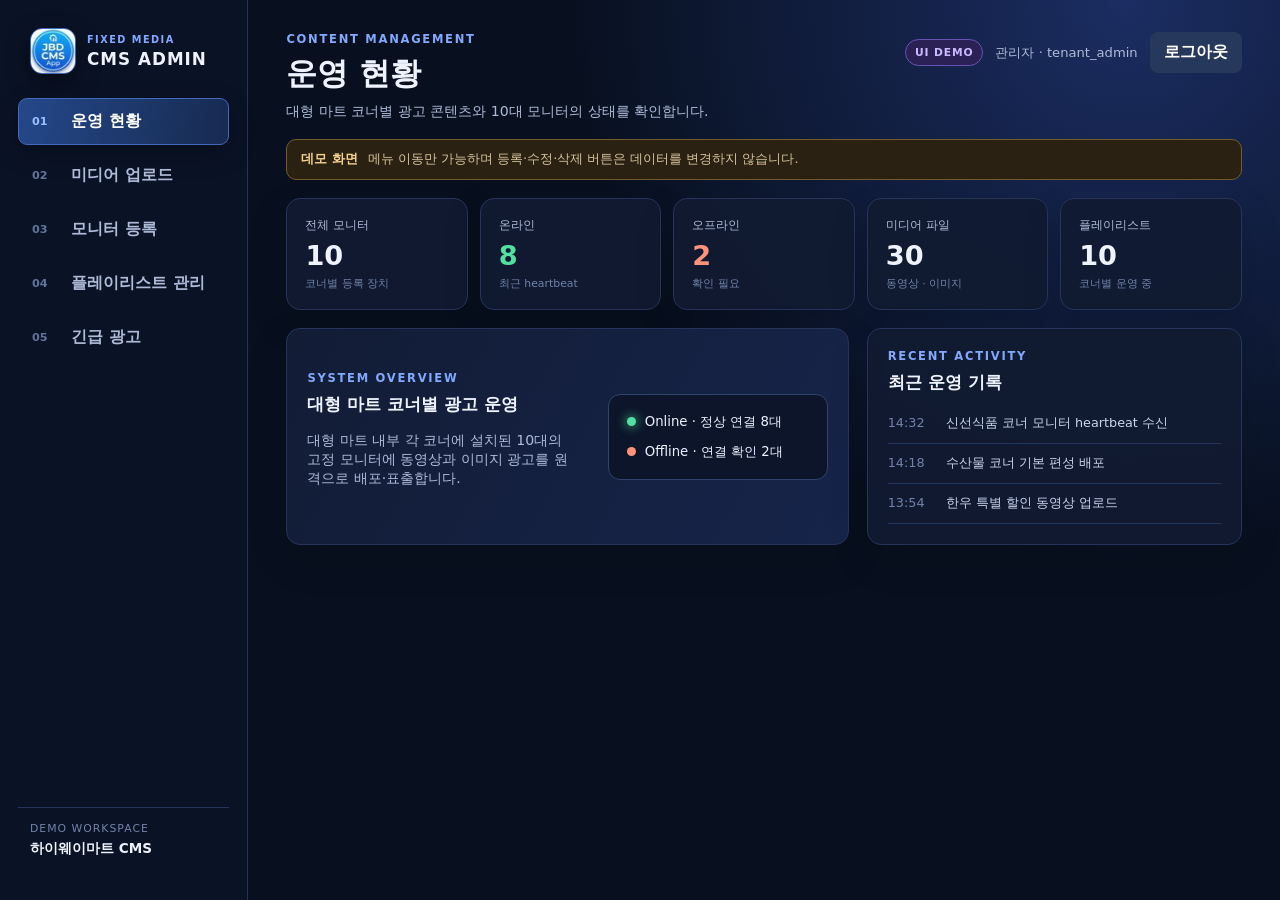
==== CMS/index.html @ aed9a4df "Add supermarket CMS virtual demo" ====
<!doctype html>
<html lang="ko">
<head>
  <meta charset="utf-8">
  <meta name="viewport" content="width=device-width, initial-scale=1">
  <meta name="description" content="JBD Fixed Media CMS 관리자 화면 데모">
  <title>JBD Fixed Media CMS · Demo</title>
  <link rel="icon" type="image/jpeg" href="./web-cms-icon.jpg">
  <link rel="stylesheet" href="./styles.css">
</head>
<body>
  <main class="admin-layout">
    <aside class="sidebar" aria-label="CMS 관리 메뉴">
      <div class="brand">
        <img src="./web-cms-icon.jpg" alt="JBD CMS App">
        <div><p>FIXED MEDIA</p><strong>CMS ADMIN</strong></div>
      </div>

      <nav class="side-nav" aria-label="주 메뉴">
        <button type="button" class="nav-button active" data-view-target="overview" aria-current="page"><span>01</span>운영 현황</button>
        <button type="button" class="nav-button" data-view-target="media"><span>02</span>미디어 업로드</button>
        <button type="button" class="nav-button" data-view-target="devices"><span>03</span>모니터 등록</button>
        <button type="button" class="nav-button" data-view-target="playlists"><span>04</span>플레이리스트 관리</button>
        <button type="button" class="nav-button" data-view-target="urgent"><span>05</span>긴급 광고</button>
      </nav>

      <div class="sidebar-footer">
        <span>DEMO WORKSPACE</span>
        <strong>하이웨이마트 CMS</strong>
      </div>
    </aside>

    <section class="workspace">
      <header class="topbar">
        <div>
          <p class="eyebrow">CONTENT MANAGEMENT</p>
          <h1 id="viewTitle">운영 현황</h1>
          <p id="viewDescription" class="description">등록된 콘텐츠와 모니터의 현재 상태를 확인합니다.</p>
        </div>
        <div class="header-actions">
          <span class="demo-chip">UI DEMO</span>
          <span class="user-label">관리자 · tenant_admin</span>
          <button type="button" class="button secondary" data-demo-action>로그아웃</button>
        </div>
      </header>

      <div class="demo-notice"><strong>데모 화면</strong><span>메뉴 이동만 가능하며 등록·수정·삭제 버튼은 데이터를 변경하지 않습니다.</span></div>

      <section class="view-panel" data-view="overview">
        <div class="metrics">
          <article><span>전체 모니터</span><strong>10</strong><small>코너별 등록 장치</small></article>
          <article><span>온라인</span><strong class="ok">8</strong><small>최근 heartbeat</small></article>
          <article><span>오프라인</span><strong class="alert">2</strong><small>확인 필요</small></article>
          <article><span>미디어 파일</span><strong>30</strong><small>동영상 · 이미지</small></article>
          <article><span>플레이리스트</span><strong>10</strong><small>코너별 운영 중</small></article>
        </div>

        <div class="overview-grid">
          <section class="panel overview-card">
            <div><p class="section-kicker">SYSTEM OVERVIEW</p><h2>대형 마트 코너별 광고 운영</h2><p class="help">대형 마트 내부 각 코너에 설치된 10대의 고정 모니터에 동영상과 이미지 광고를 원격으로 배포·표출합니다.</p></div>
            <div class="status-guide">
              <span><i class="dot online"></i>Online · 정상 연결 8대</span>
              <span><i class="dot warning"></i>Offline · 연결 확인 2대</span>
            </div>
          </section>
          <section class="panel activity-card">
            <p class="section-kicker">RECENT ACTIVITY</p>
            <h2>최근 운영 기록</h2>
            <ul>
              <li><time>14:32</time><span>신선식품 코너 모니터 heartbeat 수신</span></li>
              <li><time>14:18</time><span>수산물 코너 기본 편성 배포</span></li>
              <li><time>13:54</time><span>한우 특별 할인 동영상 업로드</span></li>
            </ul>
          </section>
        </div>
      </section>

      <section class="view-panel" data-view="media" hidden>
        <div class="content-grid form-and-list">
          <section class="panel form-panel">
            <p class="section-kicker">NEW MEDIA</p><h2>미디어 업로드</h2>
            <form class="form-stack demo-form">
              <label>광고명<input value="주말 신선식품 할인"></label>
              <label>형식<select><option>이미지</option><option>동영상</option><option>오디오</option></select></label>
              <label>태그<input value="공통, 행사"></label>
              <label>파일<input type="file" accept="video/*,image/*,audio/*"></label>
              <button type="submit" class="button" data-demo-action>등록 및 업로드</button>
            </form>
          </section>
          <section class="panel table-panel">
            <div class="table-title"><div><p class="section-kicker">MEDIA LIBRARY</p><h2>미디어 라이브러리</h2></div><button type="button" class="button danger" data-demo-action>선택 미디어 삭제</button></div>
            <p class="help">업로드된 광고 파일과 태그를 확인합니다.</p>
            <div class="table-wrap"><table><thead><tr><th>선택</th><th>이름</th><th>형식</th><th>파일</th><th>태그</th><th>재생시간</th></tr></thead><tbody id="mediaRows"></tbody></table></div>
          </section>
        </div>
      </section>

      <section class="view-panel" data-view="devices" hidden>
        <div class="content-grid form-and-list">
          <section class="panel form-panel">
            <p class="section-kicker">NEW DEVICE</p><h2>모니터 등록</h2>
            <form class="form-stack demo-form">
              <label>표시 이름<input value="과일코너 모니터"></label>
              <label>코너 / Zone<input value="과일"></label>
              <label>기기 키<input placeholder="CMS 자동 생성"></label>
              <label>MAC 주소<input value="AA:BB:CC:DD:EE:FF"></label>
              <button type="submit" class="button" data-demo-action>모니터 등록</button>
            </form>
          </section>
          <section class="panel table-panel">
            <div class="table-title"><div><p class="section-kicker">DEVICE STATUS</p><h2>모니터 상태</h2></div><div class="table-actions"><button type="button" class="button secondary" data-demo-action>정보변경</button><button type="button" class="button danger" data-demo-action>삭제</button></div></div>
            <p class="help">등록 장치의 연결 상태와 인증 정보를 확인합니다.</p>
            <div class="table-wrap"><table><thead><tr><th><input type="checkbox" aria-label="전체 선택"></th><th>이름</th><th>Zone</th><th>상태</th><th>최근 연결</th><th>기기 ID</th><th>기기 키</th><th>재생 플레이리스트</th></tr></thead><tbody id="deviceRows"></tbody></table></div>
          </section>
        </div>
      </section>

      <section class="view-panel" data-view="playlists" hidden>
        <div class="content-grid playlist-grid">
          <section class="panel form-panel">
            <p class="section-kicker">PLAYLIST</p><h2>플레이리스트 만들기</h2>
            <form class="form-stack demo-form">
              <label>플레이리스트명<input value="주말 공통 광고"></label>
              <label>설명<input value="전 코너 주말 행사 편성"></label>
              <button type="submit" class="button" data-demo-action>플레이리스트 생성</button>
              <hr>
              <label>미디어(복수 선택 가능)<select id="playlistMediaSelect" multiple size="8"></select></label>
              <label>이미지 재생 시간(초)<input type="number" value="10" min="1" max="3600"></label>
              <button type="button" class="button secondary" data-demo-action>선택한 플레이리스트에 추가</button>
            </form>
          </section>
          <section class="panel table-panel">
            <p class="section-kicker">PLAYLIST LIBRARY</p><h2>플레이리스트 목록</h2>
            <div class="table-wrap"><table><thead><tr><th>선택</th><th>이름</th><th>설명</th><th>포함 미디어</th><th>대상 모니터</th><th>버전</th><th>관리</th></tr></thead><tbody id="playlistRows"></tbody></table></div>
          </section>
        </div>
        <section class="panel detail-panel">
          <div class="table-title"><div><p class="section-kicker">PLAYLIST DETAIL</p><h2 id="playlistDetailTitle">코너 플레이리스트 · 편성 미디어</h2><p id="playlistDuration" class="help"></p></div><button type="button" class="button danger" data-demo-action>선택 항목 삭제</button></div>
          <div class="table-wrap"><table><thead><tr><th>선택</th><th>순서</th><th>미디어</th><th>형식</th><th>재생시간</th><th>순서 변경</th></tr></thead><tbody id="playlistItemRows"></tbody></table></div>
          <div class="mapping"><div><h2>연결 모니터(Client)</h2><p class="help">플레이리스트를 수신할 모니터를 선택합니다.</p></div><div id="playlistDeviceOptions" class="device-options"></div><button type="button" class="button" data-demo-action>모니터 매핑 저장</button></div>
        </section>
      </section>

      <section class="view-panel" data-view="urgent" hidden>
        <section class="panel urgent-panel">
          <div><p class="section-kicker">REAL-TIME INSERTION</p><h2>긴급 할인 광고</h2><p class="help">지정한 기간 동안 현재 플레이리스트보다 우선하여 긴급 콘텐츠를 노출합니다.</p><div class="urgent-rule"><span>우선순위</span><strong>500</strong><small>숫자가 높을수록 먼저 재생</small></div></div>
          <form class="form-stack urgent-form demo-form">
            <label>이름<input value="오늘 한정 타임세일"></label>
            <label>미디어<select id="urgentMediaSelect"></select></label>
            <label>대상 모니터<select id="urgentDeviceSelect"></select></label>
            <label>시작<input type="datetime-local" value="2026-10-24T15:00"></label>
            <label>종료<input type="datetime-local" value="2026-10-24T18:00"></label>
            <label>우선순위<input type="number" min="1" max="1000" value="500"></label>
            <button type="submit" class="button urgent" data-demo-action>긴급 삽입</button>
          </form>
        </section>
      </section>
    </section>
  </main>
  <script src="./app.js"></script>
</body>
</html>
---- CMS/styles.css ----
:root {
  color-scheme: dark;
  font-family: Inter, "Noto Sans KR", system-ui, sans-serif;
  background: #08101f;
  color: #eef3ff;
}

* { box-sizing: border-box; }
[hidden] { display: none !important; }
body { margin: 0; min-width: 320px; background: radial-gradient(circle at 88% 0%, #1b2d62 0, #08101f 35rem) fixed; }
button, input, select { font: inherit; }
button { cursor: pointer; }
button:focus-visible, input:focus-visible, select:focus-visible { outline: 2px solid #87adff; outline-offset: 2px; }
input, select { width: 100%; padding: 10px; border: 1px solid #3a4b78; border-radius: 8px; background: #0d1428; color: #f5f7ff; }
input[type="checkbox"], input[type="radio"] { width: auto; accent-color: #5488ff; }
hr { width: 100%; margin: 8px 0; border: 0; border-top: 1px solid #26345b; }

.admin-layout { display: grid; grid-template-columns: 248px minmax(0, 1fr); min-height: 100vh; }
.sidebar { position: sticky; top: 0; height: 100vh; display: flex; flex-direction: column; padding: 28px 18px; border-right: 1px solid #26345b; background: #0b1326ed; backdrop-filter: blur(16px); }
.brand { display: flex; align-items: center; gap: 11px; padding: 0 12px 24px; }
.brand img { width: 46px; height: 46px; border: 1px solid #4169bd; border-radius: 12px; object-fit: cover; box-shadow: 0 8px 24px #0006; }
.brand p { margin: 0 0 4px; color: #83a9ff; font-size: .61rem; font-weight: 800; letter-spacing: .15em; }
.brand strong { font-size: 1.05rem; letter-spacing: .06em; }
.side-nav { display: grid; gap: 7px; }
.nav-button { display: flex; align-items: center; gap: 12px; width: 100%; padding: 12px 13px; border: 1px solid transparent; border-radius: 9px; background: transparent; color: #aebbd8; font-weight: 700; text-align: left; }
.nav-button span { width: 27px; color: #63749c; font-size: .7rem; }
.nav-button:hover { border-color: #314266; background: #121e38; color: #fff; }
.nav-button.active { border-color: #4169bd; background: linear-gradient(100deg, #24488a, #172a50); color: #fff; box-shadow: 0 8px 24px #0004; }
.nav-button.active span { color: #9cc0ff; }
.sidebar-footer { display: grid; gap: 5px; margin-top: auto; padding: 14px 12px; border-top: 1px solid #26345b; }
.sidebar-footer span { color: #7183aa; font-size: .68rem; letter-spacing: .09em; }
.sidebar-footer strong { font-size: .85rem; }

.workspace { min-width: 0; padding: 32px clamp(20px, 3vw, 46px) 80px; }
.topbar { display: flex; justify-content: space-between; align-items: flex-start; gap: 24px; margin-bottom: 18px; }
.eyebrow, .section-kicker { margin: 0 0 7px; color: #83a9ff; font-size: .72rem; font-weight: 800; letter-spacing: .15em; }
.topbar h1 { margin: 0; font-size: clamp(1.55rem, 2.4vw, 2.15rem); }
.description, .help { color: #aebbd8; font-size: .88rem; }
.description { margin: 7px 0 0; }
.header-actions { display: flex; align-items: center; gap: 12px; }
.user-label { color: #aebbd8; font-size: .82rem; }
.demo-chip { padding: 6px 9px; border: 1px solid #6852b5; border-radius: 99px; background: #2c2155; color: #c9baff; font-size: .67rem; font-weight: 800; letter-spacing: .08em; }
.demo-notice { display: flex; align-items: center; gap: 10px; margin-bottom: 18px; padding: 11px 14px; border: 1px solid #725b2d; border-radius: 10px; background: #2a2112; color: #f4d28e; font-size: .8rem; }
.demo-notice span { color: #d7c49e; }

.metrics { display: grid; grid-template-columns: repeat(5, minmax(115px, 1fr)); gap: 12px; }
.metrics article, .panel { border: 1px solid #26345b; border-radius: 14px; background: #111a31ed; box-shadow: 0 14px 40px #0002; }
.metrics article { padding: 18px; }
.metrics span, .metrics small { display: block; color: #aebbd8; font-size: .78rem; }
.metrics strong { display: block; margin: 6px 0; font-size: 1.7rem; }
.metrics small { color: #7183aa; font-size: .68rem; }
.ok { color: #51e0a0; }
.alert { color: #ff927a; }
.overview-grid { display: grid; grid-template-columns: 1.2fr .8fr; gap: 18px; margin-top: 18px; }
.panel { padding: 20px; }
.panel h2 { margin: 0 0 10px; font-size: 1.08rem; }
.overview-card { display: flex; justify-content: space-between; align-items: center; gap: 28px; min-height: 190px; background: linear-gradient(120deg, #121c35, #17244a); }
.status-guide { display: grid; gap: 12px; min-width: 220px; padding: 18px; border: 1px solid #30436f; border-radius: 12px; background: #0c152a; font-size: .83rem; }
.status-guide span { display: flex; align-items: center; gap: 9px; }
.dot { width: 9px; height: 9px; border-radius: 50%; }
.dot.online { background: #51e0a0; box-shadow: 0 0 11px #51e0a0; }
.dot.warning { background: #ff927a; }
.activity-card ul { display: grid; gap: 0; margin: 0; padding: 0; list-style: none; }
.activity-card li { display: grid; grid-template-columns: 48px 1fr; gap: 10px; padding: 11px 0; border-bottom: 1px solid #26345b; color: #cad5ef; font-size: .8rem; }
.activity-card time { color: #7183aa; }

.content-grid { display: grid; gap: 18px; align-items: start; }
.form-and-list { grid-template-columns: minmax(270px, 340px) minmax(0, 1fr); }
.playlist-grid { grid-template-columns: minmax(300px, 380px) minmax(0, 1fr); }
.form-panel { position: sticky; top: 24px; }
.form-stack { display: grid; gap: 12px; }
label { display: grid; gap: 6px; color: #cbd6f2; font-size: .82rem; }
.button { padding: 10px 14px; border: 0; border-radius: 8px; background: #5488ff; color: #fff; font-weight: 700; }
.button:hover, .table-button:hover { filter: brightness(1.13); }
.secondary { background: #27385d; }
.danger { background: #c94c5e !important; }
.urgent { background: #a752f5; }
.table-panel { min-width: 0; }
.table-title { display: flex; justify-content: space-between; align-items: center; gap: 12px; }
.table-actions { display: flex; gap: 8px; }
.table-wrap { overflow: auto; }
table { width: 100%; border-collapse: collapse; font-size: .86rem; }
th, td { padding: 11px 8px; border-bottom: 1px solid #26345b; text-align: left; white-space: nowrap; }
th { color: #aebbd8; font-weight: 600; }
.selected-row { background: #162441; }
.type, .badge { display: inline-block; padding: 3px 8px; border-radius: 99px; font-size: .68rem; font-weight: 800; }
.type.image { background: #193c4e; color: #7adcf1; }
.type.video { background: #3b2659; color: #d4a6ff; }
.type.audio { background: #493918; color: #f5cc70; }
.badge.online { background: #17553e; color: #78f1ba; }
.badge.offline { background: #522c31; color: #ff9c9c; }
.mono { color: #aabce4; font-family: ui-monospace, SFMono-Regular, Consolas, monospace; font-size: .76rem; }
.table-button { padding: 6px 9px; border: 0; border-radius: 7px; background: #27385d; color: #fff; font-weight: 700; }
.duration { width: 70px; padding: 6px; }
.detail-panel { margin-top: 18px; }
.mapping { display: grid; grid-template-columns: 1fr auto; gap: 18px; align-items: end; margin-top: 24px; padding-top: 20px; border-top: 1px solid #26345b; }
.device-options { grid-column: 1 / -1; display: grid; grid-template-columns: repeat(4, minmax(160px, 1fr)); gap: 10px; }
.device-options label { display: flex; align-items: center; gap: 8px; padding: 11px; border: 1px solid #314266; border-radius: 8px; background: #0d1428; }
.urgent-panel { display: grid; grid-template-columns: minmax(240px, .8fr) minmax(360px, 1.2fr); gap: 48px; padding: clamp(24px, 4vw, 48px); border-color: #7046c6; background: linear-gradient(135deg, #1b1531, #141d3a); }
.urgent-form { max-width: 620px; }
.urgent-rule { display: grid; width: 180px; margin-top: 28px; padding: 16px; border: 1px solid #6545a0; border-radius: 12px; background: #120e22; }
.urgent-rule span, .urgent-rule small { color: #aebbd8; font-size: .7rem; }
.urgent-rule strong { margin: 5px 0; color: #d1b5ff; font-size: 1.6rem; }

@media (max-width: 1050px) {
  .admin-layout { grid-template-columns: 210px minmax(0, 1fr); }
  .metrics { grid-template-columns: repeat(3, minmax(120px, 1fr)); }
  .form-and-list, .playlist-grid { grid-template-columns: 1fr; }
  .form-panel { position: static; }
  .device-options { grid-template-columns: repeat(2, minmax(160px, 1fr)); }
}

@media (max-width: 760px) {
  .admin-layout { display: block; }
  .sidebar { position: sticky; z-index: 20; width: 100%; height: auto; padding: 12px; border-right: 0; border-bottom: 1px solid #26345b; }
  .brand, .sidebar-footer { display: none; }
  .side-nav { display: flex; overflow-x: auto; }
  .nav-button { flex: 0 0 auto; width: auto; white-space: nowrap; }
  .nav-button span { display: none; }
  .workspace { padding: 22px 14px 60px; }
  .topbar { flex-direction: column; }
  .header-actions { width: 100%; flex-wrap: wrap; }
  .user-label { margin-right: auto; }
  .metrics { grid-template-columns: repeat(2, minmax(0, 1fr)); }
  .overview-grid, .urgent-panel { grid-template-columns: 1fr; }
  .overview-card { display: grid; }
  .status-guide { min-width: 0; }
  .table-title { align-items: flex-start; flex-direction: column; }
  .device-options { grid-template-columns: 1fr; }
  .mapping { grid-template-columns: 1fr; }
}
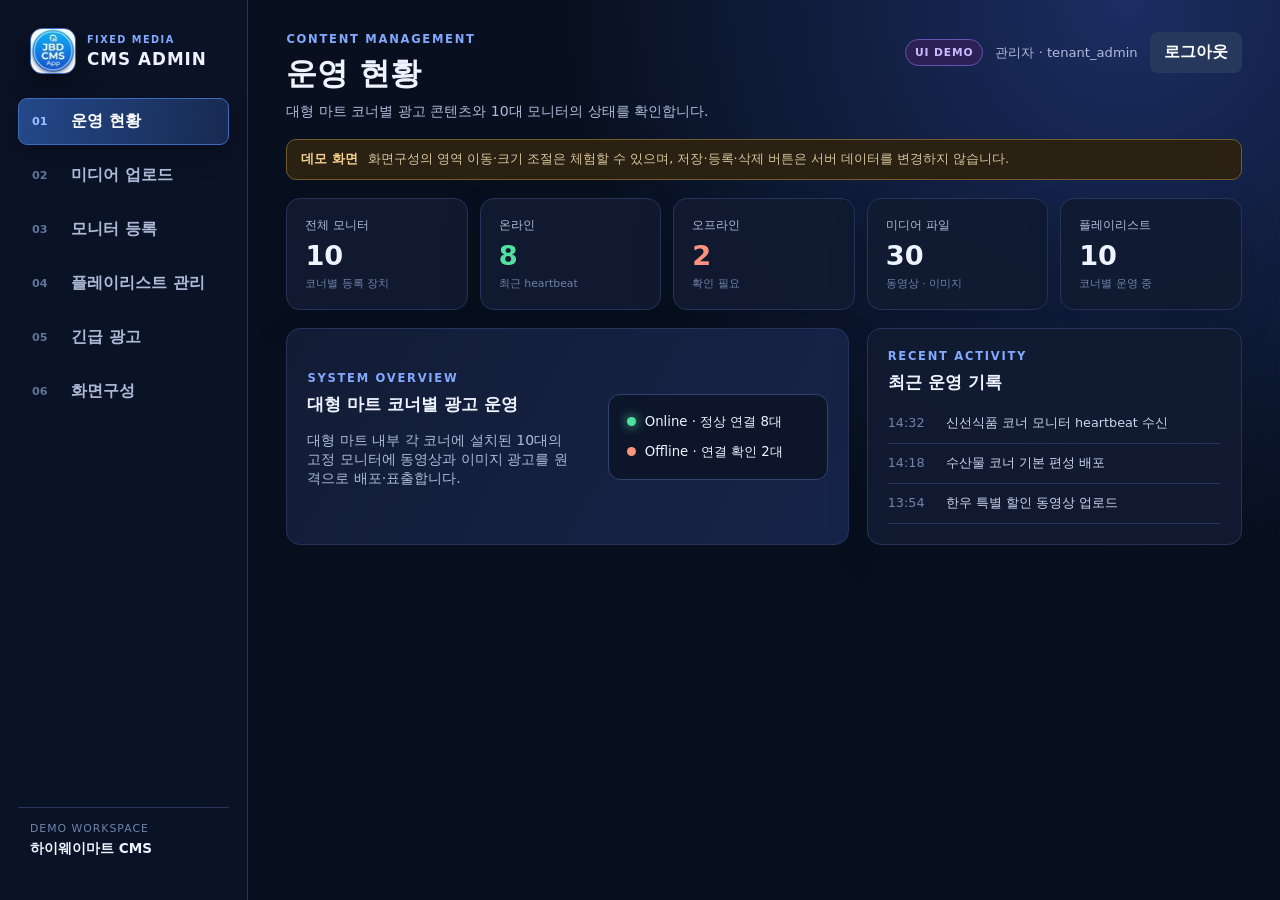
==== commit 4ef16f19: "Add four-region screen layout demo (index.html)" ====
--- a/CMS/index.html
+++ b/CMS/index.html
@@ -6,7 +6,7 @@
   <meta name="description" content="JBD Fixed Media CMS 관리자 화면 데모">
   <title>JBD Fixed Media CMS · Demo</title>
   <link rel="icon" type="image/jpeg" href="./web-cms-icon.jpg">
-  <link rel="stylesheet" href="./styles.css">
+  <link rel="stylesheet" href="./styles.css?v=20261028">
 </head>
 <body>
   <main class="admin-layout">
@@ -22,6 +22,7 @@
         <button type="button" class="nav-button" data-view-target="devices"><span>03</span>모니터 등록</button>
         <button type="button" class="nav-button" data-view-target="playlists"><span>04</span>플레이리스트 관리</button>
         <button type="button" class="nav-button" data-view-target="urgent"><span>05</span>긴급 광고</button>
+        <button type="button" class="nav-button" data-view-target="layouts"><span>06</span>화면구성</button>
       </nav>
 
       <div class="sidebar-footer">
@@ -44,7 +45,7 @@
         </div>
       </header>
 
-      <div class="demo-notice"><strong>데모 화면</strong><span>메뉴 이동만 가능하며 등록·수정·삭제 버튼은 데이터를 변경하지 않습니다.</span></div>
+      <div class="demo-notice"><strong>데모 화면</strong><span>화면구성의 영역 이동·크기 조절은 체험할 수 있으며, 저장·등록·삭제 버튼은 서버 데이터를 변경하지 않습니다.</span></div>
 
       <section class="view-panel" data-view="overview">
         <div class="metrics">
@@ -155,8 +156,48 @@
           </form>
         </section>
       </section>
+
+      <section class="view-panel" data-view="layouts" hidden>
+        <div class="layout-workspace">
+          <section class="panel layout-settings-panel">
+            <p class="section-kicker">SCREEN LAYOUT</p>
+            <h2>화면구성 설정</h2>
+            <p class="help">모니터를 선택하고 최대 4개의 재생 영역을 자유롭게 배치합니다.</p>
+            <form id="layoutForm" class="form-stack demo-form">
+              <label>대상 모니터<select id="layoutDevice" name="device_id" required></select></label>
+              <label>구성 이름<input id="layoutName" name="name" required maxlength="160" value="입구 오버레이 광고 화면"></label>
+              <label>화면 비율<select id="layoutAspectRatio" name="aspect_ratio"><option value="16:9">16:9 가로형</option><option value="9:16">9:16 세로형</option><option value="4:3">4:3</option><option value="1:1">1:1</option><option value="21:9">21:9 와이드</option></select></label>
+              <label class="inline-check"><input id="layoutEnabled" name="enabled" type="checkbox" checked><span>사용자 화면구성 사용</span></label>
+              <div class="layout-actions">
+                <button id="addLayoutRegion" type="button" class="button secondary">영역 추가</button>
+                <button id="resetLayout" type="button" class="button secondary">기본 화면</button>
+              </div>
+              <button type="submit" class="button" data-demo-action>화면구성 저장</button>
+              <button type="button" class="button danger" data-demo-action>저장된 구성 삭제</button>
+            </form>
+          </section>
+
+          <section class="panel layout-preview-panel">
+            <div class="table-title">
+              <div><p class="section-kicker">LIVE PREVIEW</p><h2>모니터 화면 미리보기</h2></div>
+              <span id="layoutRegionCount" class="layout-count">4 / 4 영역</span>
+            </div>
+            <p class="help">영역을 드래그하여 이동하고 오른쪽 아래 손잡이를 끌어 크기를 조절합니다. 영역끼리 겹칠 수 있습니다.</p>
+            <div class="layout-canvas-frame">
+              <div id="layoutCanvas" class="layout-canvas" aria-label="화면구성 미리보기"></div>
+            </div>
+            <div class="layout-legend"><span>0%</span><span>화면 좌표는 백분율로 구성됩니다</span><span>100%</span></div>
+          </section>
+        </div>
+
+        <section class="panel layout-regions-panel">
+          <div class="table-title"><div><p class="section-kicker">REGION SETTINGS</p><h2>분할 영역 상세 설정</h2></div><p class="help">각 영역에 재생할 플레이리스트와 겹침 순서를 지정합니다.</p></div>
+          <div id="layoutRegionEditors" class="layout-region-editors"></div>
+        </section>
+      </section>
     </section>
   </main>
-  <script src="./app.js"></script>
+  <script src="./app.js?v=20261028"></script>
 </body>
 </html>
+
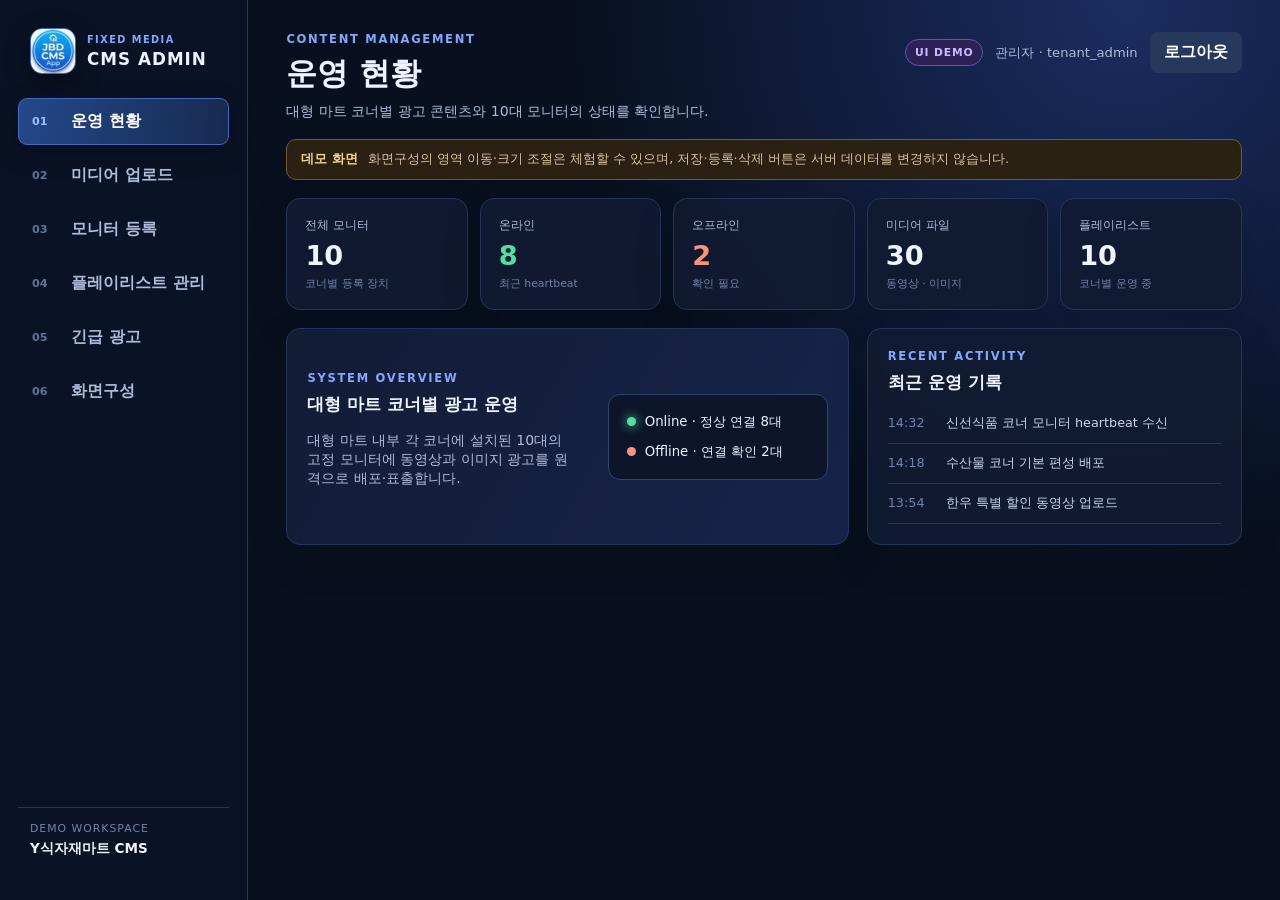
==== commit 87019127: "Rename demo workspace to Y식자재마트 CMS" ====
--- a/CMS/index.html
+++ b/CMS/index.html
@@ -27,7 +27,7 @@
 
       <div class="sidebar-footer">
         <span>DEMO WORKSPACE</span>
-        <strong>하이웨이마트 CMS</strong>
+        <strong>Y식자재마트 CMS</strong>
       </div>
     </aside>
 
--- a/CMS/styles.css
+++ b/CMS/styles.css
@@ -102,12 +102,43 @@
 .urgent-rule span, .urgent-rule small { color: #aebbd8; font-size: .7rem; }
 .urgent-rule strong { margin: 5px 0; color: #d1b5ff; font-size: 1.6rem; }
 
+.layout-workspace { display: grid; grid-template-columns: minmax(270px, 340px) minmax(480px, 1fr); gap: 18px; align-items: start; }
+.layout-settings-panel { position: sticky; top: 24px; }
+.inline-check { display: flex; grid-template-columns: none; flex-direction: row; align-items: center; gap: 9px; padding: 10px 12px; border: 1px solid #314266; border-radius: 9px; background: #0d1428; }
+.inline-check input { width: auto; accent-color: #5488ff; }
+.layout-actions { display: grid; grid-template-columns: 1fr 1fr; gap: 9px; }
+.layout-preview-panel { min-width: 0; }
+.layout-count { flex: 0 0 auto; padding: 6px 10px; border: 1px solid #4266ad; border-radius: 99px; background: #17284d; color: #a9c5ff; font-size: .76rem; font-weight: 800; }
+.layout-canvas-frame { display: grid; place-items: center; min-height: 350px; padding: 26px; border: 1px solid #26385f; border-radius: 14px; background: repeating-conic-gradient(#101a32 0 25%, #0d162b 0 50%) 50% / 24px 24px; overflow: auto; }
+.layout-canvas { --layout-ratio: 16 / 9; position: relative; width: min(100%, 960px); aspect-ratio: var(--layout-ratio); flex: 0 0 auto; border: 2px solid #6688ca; border-radius: 5px; background: #071021; box-shadow: 0 18px 45px #0008; overflow: hidden; user-select: none; }
+.layout-canvas::before { content: ""; position: absolute; inset: 0; z-index: 0; pointer-events: none; background-image: linear-gradient(#6f8ab31f 1px, transparent 1px), linear-gradient(90deg, #6f8ab31f 1px, transparent 1px); background-size: 10% 10%; }
+.layout-canvas.disabled { opacity: .45; }
+.layout-region { position: absolute; display: grid; place-items: center; min-width: 5%; min-height: 5%; border: 2px solid var(--region-color, #61a5ff); background: color-mix(in srgb, var(--region-color, #61a5ff) 30%, #10203a 70%); box-shadow: inset 0 0 0 1px #ffffff24, 0 5px 20px #0006; cursor: grab; touch-action: none; overflow: hidden; }
+.layout-region:active { cursor: grabbing; }
+.layout-region.selected { outline: 2px solid #fff; outline-offset: -5px; }
+.layout-region-label { display: grid; place-items: center; min-width: 34px; min-height: 34px; padding: 6px; border: 1px solid #ffffff55; border-radius: 8px; background: #081226cc; color: #fff; font-weight: 900; pointer-events: none; }
+.layout-region-playlist { position: absolute; left: 8px; top: 7px; max-width: calc(100% - 48px); overflow: hidden; color: #f2f6ff; font-size: .7rem; text-overflow: ellipsis; white-space: nowrap; pointer-events: none; }
+.resize-handle { position: absolute; right: 0; bottom: 0; width: 25px; height: 25px; border-top: 2px solid #fff; border-left: 2px solid #fff; background: linear-gradient(135deg, transparent 35%, #fff 36% 44%, transparent 45% 60%, #fff 61% 69%, transparent 70%); cursor: nwse-resize; }
+.layout-legend { display: flex; justify-content: space-between; gap: 12px; margin-top: 8px; color: #7183aa; font-size: .7rem; }
+.layout-regions-panel { margin-top: 18px; }
+.layout-region-editors { display: grid; gap: 12px; margin-top: 16px; }
+.layout-region-editor { display: grid; grid-template-columns: 48px minmax(120px, .8fr) minmax(190px, 1.4fr) repeat(5, minmax(70px, .55fr)) auto; gap: 9px; align-items: end; padding: 14px; border: 1px solid #314266; border-radius: 11px; background: #0d162b; }
+.layout-region-editor.selected { border-color: #7298e9; box-shadow: inset 3px 0 0 var(--region-color, #61a5ff); }
+.layout-region-editor .region-letter { display: grid; place-items: center; align-self: stretch; min-height: 42px; border-radius: 8px; background: var(--region-color, #3c6dce); color: #fff; font-size: 1.05rem; font-weight: 900; }
+.layout-region-editor label { min-width: 0; font-size: .72rem; }
+.layout-region-editor input, .layout-region-editor select { min-width: 0; padding: 8px; }
+.layout-region-editor .remove-region { align-self: end; padding: 9px 11px; }
+.button:disabled, .remove-region:disabled { cursor: not-allowed; opacity: .45; }
+
 @media (max-width: 1050px) {
   .admin-layout { grid-template-columns: 210px minmax(0, 1fr); }
   .metrics { grid-template-columns: repeat(3, minmax(120px, 1fr)); }
   .form-and-list, .playlist-grid { grid-template-columns: 1fr; }
   .form-panel { position: static; }
   .device-options { grid-template-columns: repeat(2, minmax(160px, 1fr)); }
+  .layout-workspace { grid-template-columns: 1fr; }
+  .layout-settings-panel { position: static; }
+  .layout-region-editor { grid-template-columns: 48px repeat(2, minmax(150px, 1fr)) repeat(3, minmax(75px, .6fr)); }
 }
 
 @media (max-width: 760px) {
@@ -128,4 +159,7 @@
   .table-title { align-items: flex-start; flex-direction: column; }
   .device-options { grid-template-columns: 1fr; }
   .mapping { grid-template-columns: 1fr; }
+  .layout-canvas-frame { min-height: 230px; padding: 12px; }
+  .layout-region-editor { grid-template-columns: 42px repeat(2, minmax(105px, 1fr)); overflow-x: auto; }
 }
+
